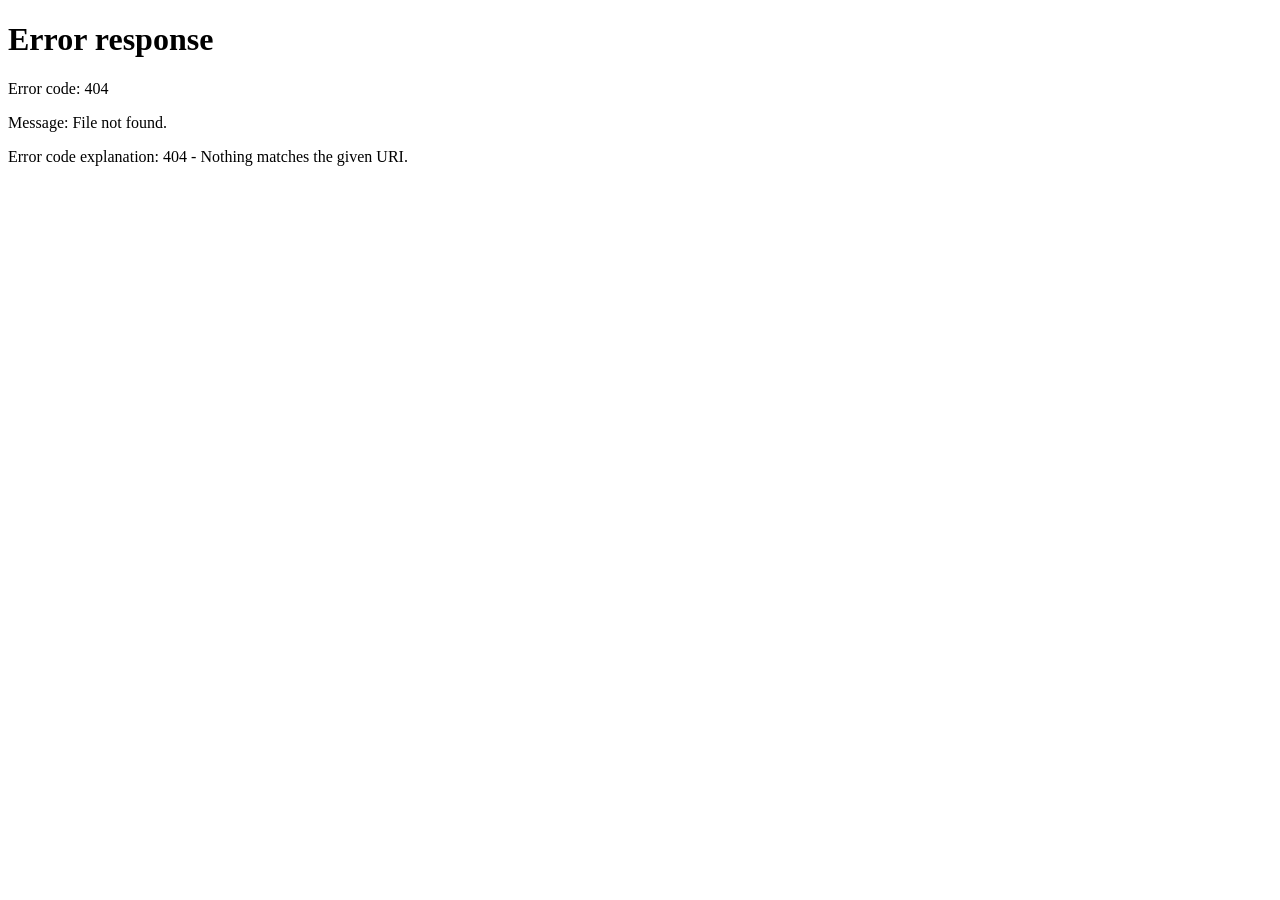
==== FinalYearProject/src/main/resources/templates/index.html @ d3eba099 "incomplet" ====
<!DOCTYPE html>
<html lang="en">
<head>
    <meta charset="UTF-8" />
    <title>Redirecting...</title>
    <script>
        // Redirect immediately
        window.location.href = "/login";
    </script>
</head>
<body>
<p>Redirecting to login...</p>
</body>
</html>
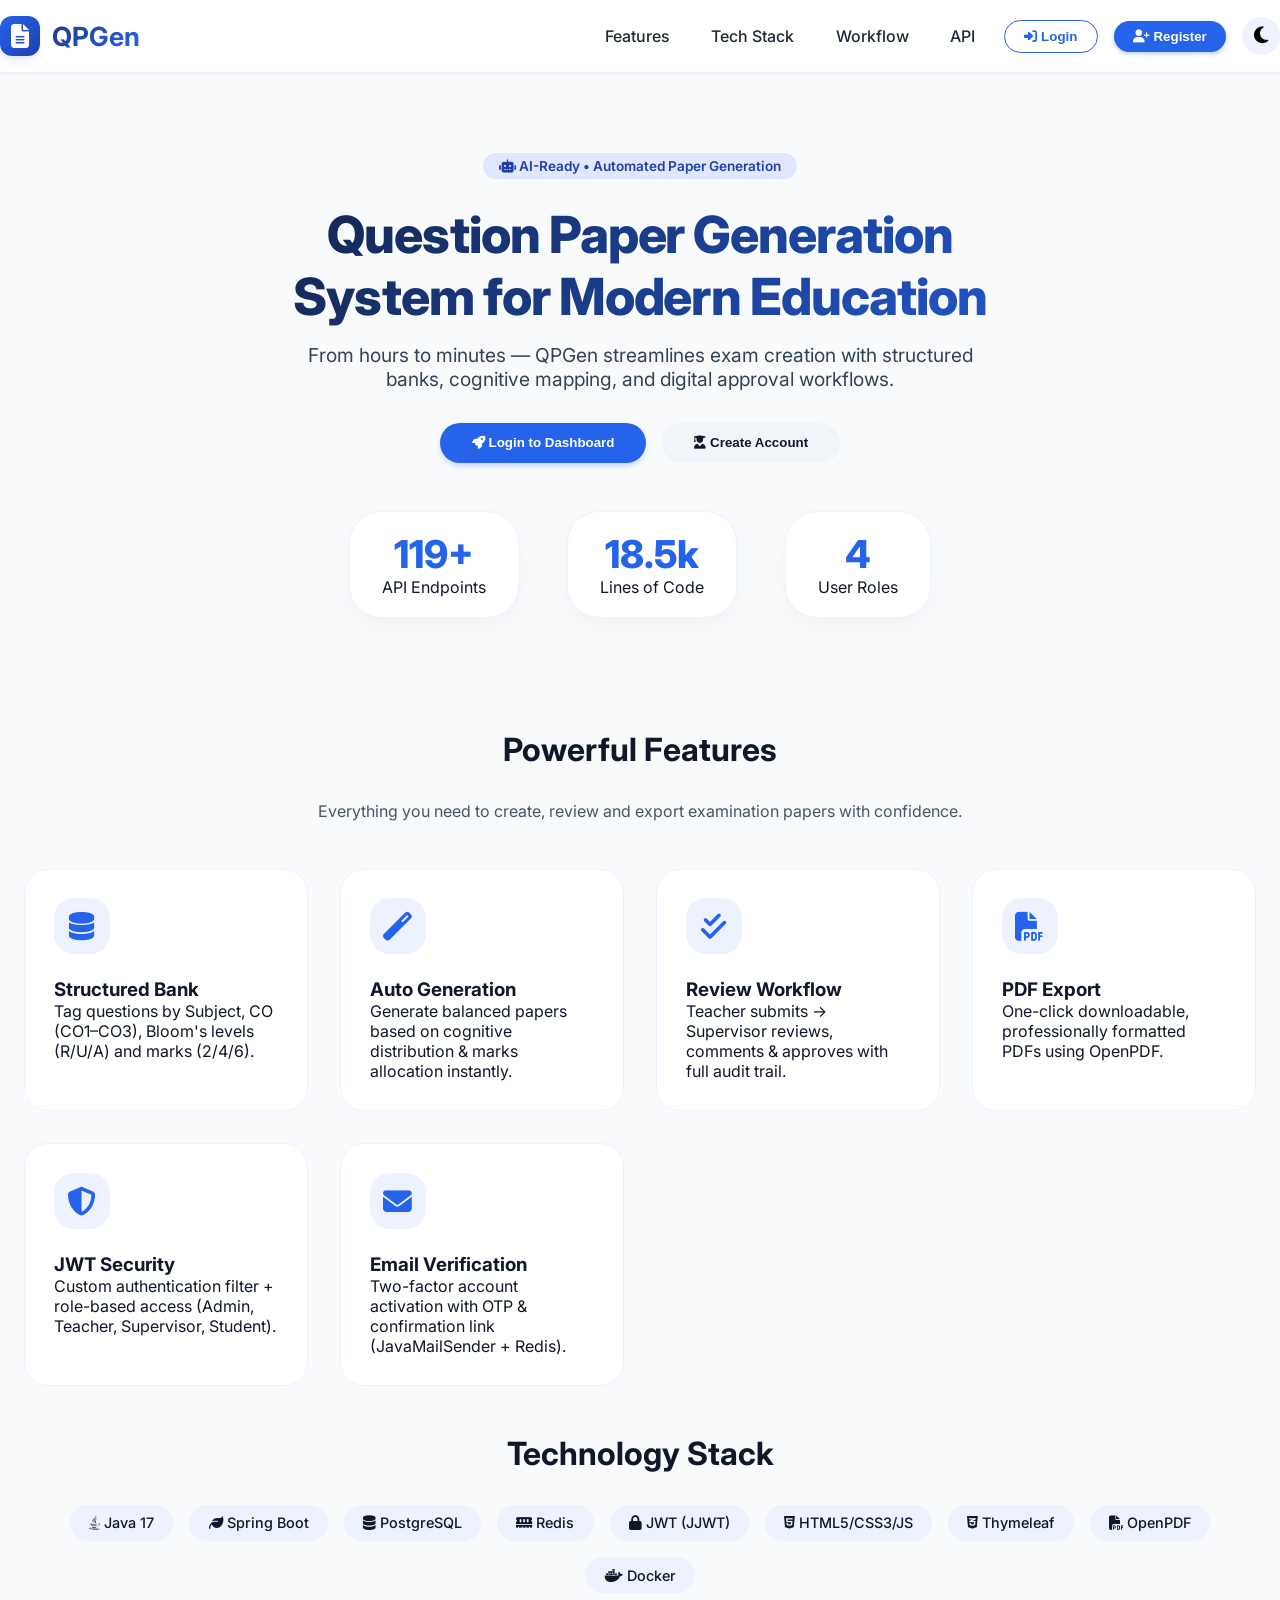
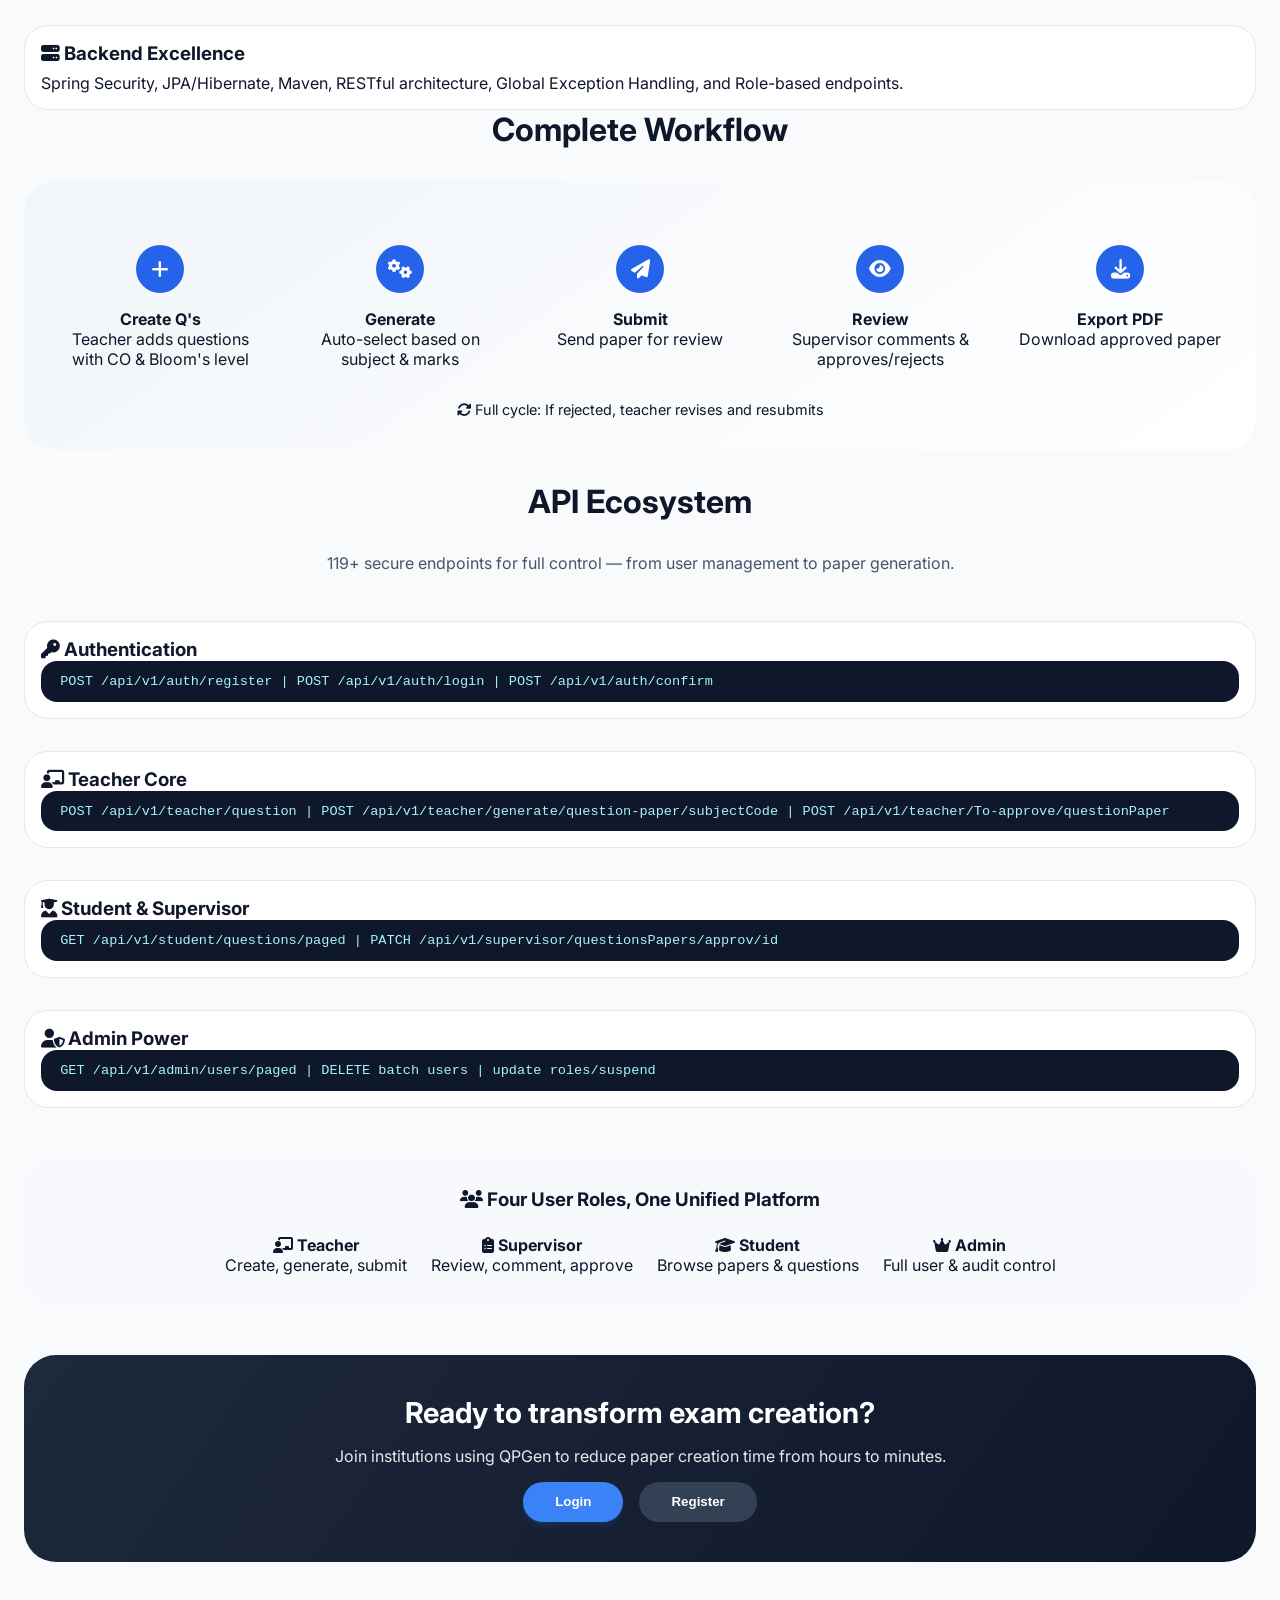
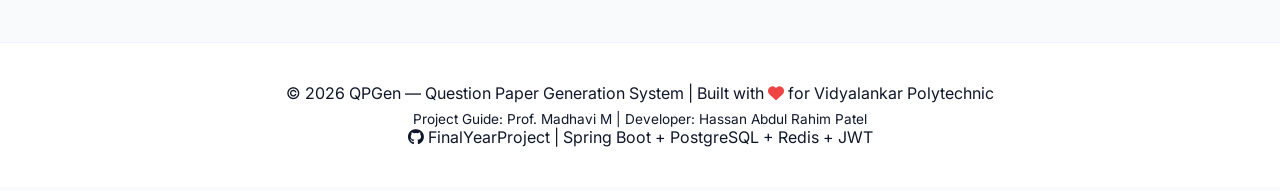
==== commit 660a46e6: "added a home page and butyfied teacher dashbord" ====
--- a/FinalYearProject/src/main/resources/templates/index.html
+++ b/FinalYearProject/src/main/resources/templates/index.html
@@ -1,14 +1,611 @@
 <!DOCTYPE html>
-<html lang="en">
+<html lang="en" xmlns:th="http://www.thymeleaf.org">
 <head>
-    <meta charset="UTF-8" />
-    <title>Redirecting...</title>
-    <script>
-        // Redirect immediately
-        window.location.href = "/login";
-    </script>
+    <meta charset="UTF-8">
+    <meta name="viewport" content="width=device-width, initial-scale=1.0">
+    <title>QPGen | Smart Question Paper Generation System</title>
+    <!-- Font Awesome 6 -->
+    <link rel="stylesheet" href="https://cdnjs.cloudflare.com/ajax/libs/font-awesome/6.4.0/css/all.min.css">
+    <!-- Google Fonts -->
+    <link href="https://fonts.googleapis.com/css2?family=Inter:opsz,wght@14..32,300;14..32,400;14..32,500;14..32,600;14..32,700;14..32,800&family=Poppins:wght@500;600;700&display=swap" rel="stylesheet">
+    <style>
+        * {
+            margin: 0;
+            padding: 0;
+            box-sizing: border-box;
+        }
+
+        body {
+            font-family: 'Inter', sans-serif;
+            background: #f8fafc;
+            color: #0f172a;
+            scroll-behavior: smooth;
+            overflow-x: hidden;
+        }
+
+        /* dark mode */
+        body.dark {
+            background: #0b1120;
+            color: #e2e8f0;
+        }
+
+        body.dark .card,
+        body.dark .feature-card,
+        body.dark .stat-card,
+        body.dark .endpoint-section,
+        body.dark .footer,
+        body.dark .navbar,
+        body.dark .workflow {
+            background-color: #111827;
+            border-color: #1e293b;
+        }
+
+        body.dark .hero-badge {
+            background: #1e293b;
+            color: #93c5fd;
+        }
+
+        body.dark .tech-badge {
+            background: #1e293b;
+        }
+
+        body.dark .btn-secondary {
+            background: #1e293b;
+            color: #e2e8f0;
+        }
+
+        ::-webkit-scrollbar {
+            width: 8px;
+        }
+
+        ::-webkit-scrollbar-track {
+            background: #e2e8f0;
+        }
+
+        ::-webkit-scrollbar-thumb {
+            background: #3b82f6;
+            border-radius: 10px;
+        }
+
+        .container {
+            max-width: 1280px;
+            margin: 0 auto;
+            padding: 0 24px;
+        }
+
+        /* navbar */
+        .navbar {
+            background: white;
+            backdrop-filter: blur(8px);
+            box-shadow: 0 1px 3px rgba(0,0,0,0.05);
+            position: sticky;
+            top: 0;
+            z-index: 100;
+            border-bottom: 1px solid #eef2ff;
+        }
+        body.dark .navbar {
+            background: #0f172ad9;
+            backdrop-filter: blur(12px);
+            border-bottom-color: #1e293b;
+        }
+        .nav-flex {
+            display: flex;
+            justify-content: space-between;
+            align-items: center;
+            padding: 1rem 0;
+        }
+        .logo {
+            display: flex;
+            align-items: center;
+            gap: 12px;
+        }
+        .logo-icon {
+            background: linear-gradient(135deg, #2563eb, #1e40af);
+            width: 40px;
+            height: 40px;
+            border-radius: 12px;
+            display: flex;
+            align-items: center;
+            justify-content: center;
+            font-size: 1.5rem;
+            color: white;
+            box-shadow: 0 6px 12px -6px rgba(37,99,235,0.3);
+        }
+        .logo h1 {
+            font-size: 1.65rem;
+            font-weight: 700;
+            background: linear-gradient(135deg, #1e3a8a, #2563eb);
+            -webkit-background-clip: text;
+            background-clip: text;
+            color: transparent;
+        }
+        body.dark .logo h1 {
+            background: linear-gradient(135deg, #60a5fa, #3b82f6);
+            -webkit-background-clip: text;
+        }
+        .nav-links {
+            display: flex;
+            gap: 1rem;
+            align-items: center;
+            flex-wrap: wrap;
+        }
+        .nav-links a {
+            text-decoration: none;
+            font-weight: 500;
+            color: #1e293b;
+            transition: 0.2s;
+            padding: 0.4rem 0.8rem;
+        }
+        body.dark .nav-links a {
+            color: #cbd5e1;
+        }
+        .nav-links a:hover {
+            color: #2563eb;
+        }
+        .btn-login {
+            background: transparent;
+            border: 1px solid #2563eb;
+            padding: 0.5rem 1.2rem;
+            border-radius: 40px;
+            font-weight: 600;
+            color: #2563eb;
+            transition: 0.2s;
+            cursor: pointer;
+        }
+        .btn-login:hover {
+            background: #2563eb10;
+        }
+        .btn-register {
+            background: #2563eb;
+            border: none;
+            padding: 0.5rem 1.2rem;
+            border-radius: 40px;
+            font-weight: 600;
+            color: white;
+            transition: 0.2s;
+            cursor: pointer;
+            box-shadow: 0 2px 5px rgba(37,99,235,0.3);
+        }
+        .btn-register:hover {
+            background: #1d4ed8;
+            transform: translateY(-1px);
+        }
+        .theme-toggle-btn {
+            background: #eef2ff;
+            border: none;
+            width: 38px;
+            height: 38px;
+            border-radius: 50%;
+            cursor: pointer;
+            font-size: 1.2rem;
+            display: flex;
+            align-items: center;
+            justify-content: center;
+            transition: 0.2s;
+        }
+        body.dark .theme-toggle-btn {
+            background: #1e293b;
+            color: #facc15;
+        }
+
+        /* hero */
+        .hero {
+            padding: 5rem 0 4rem;
+            text-align: center;
+        }
+        .hero-badge {
+            display: inline-block;
+            background: #e0e7ff;
+            padding: 0.3rem 1rem;
+            border-radius: 40px;
+            font-size: 0.85rem;
+            font-weight: 600;
+            color: #1e40af;
+            margin-bottom: 1.5rem;
+        }
+        .hero h1 {
+            font-size: 3.2rem;
+            font-weight: 800;
+            letter-spacing: -0.02em;
+            background: linear-gradient(135deg, #0f172a, #2563eb);
+            -webkit-background-clip: text;
+            background-clip: text;
+            color: transparent;
+            margin-bottom: 1rem;
+        }
+        body.dark .hero h1 {
+            background: linear-gradient(135deg, #e2e8f0, #60a5fa);
+        }
+        .hero p {
+            font-size: 1.2rem;
+            max-width: 700px;
+            margin: 1rem auto;
+            color: #334155;
+        }
+        body.dark .hero p {
+            color: #cbd5e1;
+        }
+        .cta-group {
+            margin-top: 2rem;
+            display: flex;
+            gap: 1rem;
+            justify-content: center;
+            flex-wrap: wrap;
+        }
+        .btn-primary {
+            background: #2563eb;
+            color: white;
+            padding: 0.8rem 2rem;
+            border-radius: 40px;
+            font-weight: 600;
+            text-decoration: none;
+            transition: 0.2s;
+            box-shadow: 0 4px 6px -2px rgba(37,99,235,0.3);
+            display: inline-block;
+            cursor: pointer;
+            border: none;
+        }
+        .btn-primary:hover {
+            background: #1d4ed8;
+            transform: translateY(-2px);
+        }
+        .btn-secondary {
+            background: #f1f5f9;
+            color: #0f172a;
+            padding: 0.8rem 2rem;
+            border-radius: 40px;
+            font-weight: 600;
+            text-decoration: none;
+            transition: 0.2s;
+            cursor: pointer;
+            border: none;
+        }
+
+        /* stats */
+        .stats-grid {
+            display: flex;
+            flex-wrap: wrap;
+            justify-content: center;
+            gap: 3rem;
+            margin: 3rem 0;
+        }
+        .stat-card {
+            background: white;
+            border-radius: 2rem;
+            padding: 1.2rem 2rem;
+            text-align: center;
+            box-shadow: 0 8px 20px rgba(0,0,0,0.03);
+            border: 1px solid #eef2ff;
+        }
+        .stat-number {
+            font-size: 2.4rem;
+            font-weight: 800;
+            color: #2563eb;
+        }
+
+        .section-title {
+            font-size: 2rem;
+            font-weight: 700;
+            margin-bottom: 2rem;
+            text-align: center;
+        }
+        .section-sub {
+            text-align: center;
+            color: #475569;
+            max-width: 680px;
+            margin: 0 auto 3rem auto;
+        }
+
+        /* feature cards - matching dashboard style */
+        .features-grid {
+            display: grid;
+            grid-template-columns: repeat(auto-fit, minmax(280px, 1fr));
+            gap: 2rem;
+            margin: 3rem 0;
+        }
+        .feature-card {
+            background: white;
+            border-radius: 1.5rem;
+            padding: 1.8rem;
+            border: 1px solid #eef2ff;
+            transition: all 0.2s;
+        }
+        .feature-card:hover {
+            transform: translateY(-6px);
+            box-shadow: 0 20px 30px -12px rgba(0,0,0,0.08);
+        }
+        .feature-icon {
+            background: #eef2ff;
+            width: 56px;
+            height: 56px;
+            border-radius: 20px;
+            display: flex;
+            align-items: center;
+            justify-content: center;
+            font-size: 1.8rem;
+            color: #2563eb;
+            margin-bottom: 1.5rem;
+        }
+
+        .tech-cloud {
+            display: flex;
+            flex-wrap: wrap;
+            justify-content: center;
+            gap: 1rem;
+            margin: 2rem 0;
+        }
+        .tech-badge {
+            background: #eef2ff;
+            padding: 0.6rem 1.2rem;
+            border-radius: 60px;
+            font-weight: 500;
+            font-size: 0.9rem;
+        }
+
+        .workflow {
+            background: linear-gradient(145deg, #f1f5f9, #ffffff);
+            border-radius: 2rem;
+            padding: 2rem;
+            margin: 2rem 0;
+        }
+        body.dark .workflow {
+            background: #0f172a;
+        }
+        .flow-steps {
+            display: flex;
+            flex-wrap: wrap;
+            justify-content: center;
+            gap: 2rem;
+            margin-top: 2rem;
+        }
+        .step {
+            text-align: center;
+            flex: 1;
+            min-width: 140px;
+        }
+        .step .circle {
+            background: #2563eb;
+            width: 48px;
+            height: 48px;
+            margin: 0 auto 1rem;
+            border-radius: 60px;
+            display: flex;
+            align-items: center;
+            justify-content: center;
+            color: white;
+            font-weight: bold;
+            font-size: 1.2rem;
+        }
+
+        .endpoint-section {
+            background: white;
+            border-radius: 1.5rem;
+            padding: 1rem;
+            border: 1px solid #e2e8f0;
+            margin-top: 2rem;
+        }
+        .endpoint-code {
+            background: #0f172a;
+            padding: 0.8rem 1.2rem;
+            border-radius: 1rem;
+            font-family: monospace;
+            font-size: 0.85rem;
+            color: #a5f3fc;
+            overflow-x: auto;
+        }
+
+        .footer {
+            background: white;
+            border-top: 1px solid #eef2ff;
+            margin-top: 5rem;
+            padding: 2.5rem 0;
+            text-align: center;
+        }
+        body.dark .footer {
+            background: #0f172a;
+        }
+
+        @media (max-width: 768px) {
+            .hero h1 { font-size: 2.2rem; }
+            .nav-links { gap: 0.5rem; }
+            .btn-login, .btn-register { padding: 0.4rem 1rem; font-size: 0.9rem; }
+            .stats-grid { gap: 1rem; }
+        }
+        button, .btn-primary, .btn-secondary, .theme-toggle-btn, .btn-login, .btn-register {
+            cursor: pointer;
+        }
+    </style>
 </head>
 <body>
-<p>Redirecting to login...</p>
+<nav class="navbar">
+    <div class="container nav-flex">
+        <div class="logo">
+            <div class="logo-icon"><i class="fas fa-file-alt"></i></div>
+            <h1>QPGen</h1>
+        </div>
+        <div class="nav-links">
+            <a href="#features">Features</a>
+            <a href="#tech">Tech Stack</a>
+            <a href="#workflow">Workflow</a>
+            <a href="#api">API</a>
+            <button class="btn-login" id="navLoginBtn"><i class="fas fa-sign-in-alt"></i> Login</button>
+            <button class="btn-register" id="navRegisterBtn"><i class="fas fa-user-plus"></i> Register</button>
+            <button class="theme-toggle-btn" id="darkModeToggle"><i class="fas fa-moon"></i></button>
+        </div>
+    </div>
+</nav>
+
+<main>
+    <div class="container">
+        <div class="hero">
+            <span class="hero-badge"><i class="fas fa-robot"></i> AI-Ready • Automated Paper Generation</span>
+            <h1>Question Paper Generation<br>System for Modern Education</h1>
+            <p>From hours to minutes — QPGen streamlines exam creation with structured banks, cognitive mapping, and digital approval workflows.</p>
+            <div class="cta-group">
+                <button class="btn-primary" id="heroLoginBtn"><i class="fas fa-rocket"></i> Login to Dashboard</button>
+                <button class="btn-secondary" id="heroRegisterBtn"><i class="fas fa-user-graduate"></i> Create Account</button>
+            </div>
+            <div class="stats-grid">
+                <div class="stat-card"><div class="stat-number">119+</div><div>API Endpoints</div></div>
+                <div class="stat-card"><div class="stat-number">18.5k</div><div>Lines of Code</div></div>
+                <div class="stat-card"><div class="stat-number">4</div><div>User Roles</div></div>
+            </div>
+        </div>
+
+        <div id="features">
+            <h2 class="section-title">Powerful Features</h2>
+            <div class="section-sub">Everything you need to create, review and export examination papers with confidence.</div>
+            <div class="features-grid">
+                <div class="feature-card"><div class="feature-icon"><i class="fas fa-database"></i></div><h3>Structured Bank</h3><p>Tag questions by Subject, CO (CO1–CO3), Bloom's levels (R/U/A) and marks (2/4/6).</p></div>
+                <div class="feature-card"><div class="feature-icon"><i class="fas fa-magic"></i></div><h3>Auto Generation</h3><p>Generate balanced papers based on cognitive distribution & marks allocation instantly.</p></div>
+                <div class="feature-card"><div class="feature-icon"><i class="fas fa-check-double"></i></div><h3>Review Workflow</h3><p>Teacher submits → Supervisor reviews, comments & approves with full audit trail.</p></div>
+                <div class="feature-card"><div class="feature-icon"><i class="fas fa-file-pdf"></i></div><h3>PDF Export</h3><p>One-click downloadable, professionally formatted PDFs using OpenPDF.</p></div>
+                <div class="feature-card"><div class="feature-icon"><i class="fas fa-shield-alt"></i></div><h3>JWT Security</h3><p>Custom authentication filter + role-based access (Admin, Teacher, Supervisor, Student).</p></div>
+                <div class="feature-card"><div class="feature-icon"><i class="fas fa-envelope"></i></div><h3>Email Verification</h3><p>Two-factor account activation with OTP & confirmation link (JavaMailSender + Redis).</p></div>
+            </div>
+        </div>
+
+        <div id="tech">
+            <h2 class="section-title">Technology Stack</h2>
+            <div class="tech-cloud">
+                <span class="tech-badge"><i class="fab fa-java"></i> Java 17</span>
+                <span class="tech-badge"><i class="fas fa-leaf"></i> Spring Boot</span>
+                <span class="tech-badge"><i class="fas fa-database"></i> PostgreSQL</span>
+                <span class="tech-badge"><i class="fas fa-memory"></i> Redis</span>
+                <span class="tech-badge"><i class="fas fa-lock"></i> JWT (JJWT)</span>
+                <span class="tech-badge"><i class="fab fa-html5"></i> HTML5/CSS3/JS</span>
+                <span class="tech-badge"><i class="fab fa-css3-alt"></i> Thymeleaf</span>
+                <span class="tech-badge"><i class="fas fa-file-pdf"></i> OpenPDF</span>
+                <span class="tech-badge"><i class="fab fa-docker"></i> Docker</span>
+            </div>
+            <div class="endpoint-section">
+                <h3 style="margin-bottom: 0.5rem;"><i class="fas fa-server"></i> Backend Excellence</h3>
+                <p>Spring Security, JPA/Hibernate, Maven, RESTful architecture, Global Exception Handling, and Role-based endpoints.</p>
+            </div>
+        </div>
+
+        <div id="workflow">
+            <h2 class="section-title">Complete Workflow</h2>
+            <div class="workflow">
+                <div class="flow-steps">
+                    <div class="step"><div class="circle"><i class="fas fa-plus"></i></div><h4>Create Q's</h4><p>Teacher adds questions with CO & Bloom's level</p></div>
+                    <div class="step"><div class="circle"><i class="fas fa-cogs"></i></div><h4>Generate</h4><p>Auto-select based on subject & marks</p></div>
+                    <div class="step"><div class="circle"><i class="fas fa-paper-plane"></i></div><h4>Submit</h4><p>Send paper for review</p></div>
+                    <div class="step"><div class="circle"><i class="fas fa-eye"></i></div><h4>Review</h4><p>Supervisor comments & approves/rejects</p></div>
+                    <div class="step"><div class="circle"><i class="fas fa-download"></i></div><h4>Export PDF</h4><p>Download approved paper</p></div>
+                </div>
+                <div style="text-align: center; margin-top: 2rem; font-size: 0.9rem;"><i class="fas fa-sync-alt"></i> Full cycle: If rejected, teacher revises and resubmits</div>
+            </div>
+        </div>
+
+        <div id="api">
+            <h2 class="section-title">API Ecosystem</h2>
+            <div class="section-sub">119+ secure endpoints for full control — from user management to paper generation.</div>
+            <div class="endpoint-section">
+                <h3><i class="fas fa-key"></i> Authentication</h3>
+                <div class="endpoint-code">POST /api/v1/auth/register | POST /api/v1/auth/login | POST /api/v1/auth/confirm</div>
+            </div>
+            <div class="endpoint-section">
+                <h3><i class="fas fa-chalkboard-teacher"></i> Teacher Core</h3>
+                <div class="endpoint-code">POST /api/v1/teacher/question | POST /api/v1/teacher/generate/question-paper/subjectCode | POST /api/v1/teacher/To-approve/questionPaper</div>
+            </div>
+            <div class="endpoint-section">
+                <h3><i class="fas fa-user-graduate"></i> Student & Supervisor</h3>
+                <div class="endpoint-code">GET /api/v1/student/questions/paged | PATCH /api/v1/supervisor/questionsPapers/approv/id</div>
+            </div>
+            <div class="endpoint-section">
+                <h3><i class="fas fa-user-shield"></i> Admin Power</h3>
+                <div class="endpoint-code">GET /api/v1/admin/users/paged | DELETE batch users | update roles/suspend</div>
+            </div>
+        </div>
+
+        <div style="margin: 3rem 0; background: #eef2ff30; border-radius: 2rem; padding: 2rem; text-align: center;">
+            <h3><i class="fas fa-users"></i> Four User Roles, One Unified Platform</h3>
+            <div style="display: flex; flex-wrap: wrap; justify-content: center; gap: 1.5rem; margin-top: 1.5rem;">
+                <div><i class="fas fa-chalkboard-user"></i> <strong>Teacher</strong><br>Create, generate, submit</div>
+                <div><i class="fas fa-clipboard-list"></i> <strong>Supervisor</strong><br>Review, comment, approve</div>
+                <div><i class="fas fa-graduation-cap"></i> <strong>Student</strong><br>Browse papers & questions</div>
+                <div><i class="fas fa-crown"></i> <strong>Admin</strong><br>Full user & audit control</div>
+            </div>
+        </div>
+
+        <div style="text-align: center; margin: 3rem 0;">
+            <div style="background: linear-gradient(125deg, #1e293b, #0f172a); padding: 2.5rem; border-radius: 2rem; color: white;">
+                <h3 style="color: white; font-size: 1.8rem;">Ready to transform exam creation?</h3>
+                <p style="margin: 1rem 0; opacity: 0.9;">Join institutions using QPGen to reduce paper creation time from hours to minutes.</p>
+                <div style="display: flex; gap: 1rem; justify-content: center; flex-wrap: wrap;">
+                    <button class="btn-primary" id="footerLoginBtn" style="background: #3b82f6;">Login</button>
+                    <button class="btn-secondary" id="footerRegisterBtn" style="background: #334155; color: white;">Register</button>
+                </div>
+            </div>
+        </div>
+    </div>
+</main>
+
+<footer class="footer">
+    <div class="container">
+        <p>© 2026 QPGen — Question Paper Generation System | Built with <i class="fas fa-heart" style="color: #ef4444;"></i> for Vidyalankar Polytechnic</p>
+        <p style="margin-top: 0.5rem; font-size: 0.85rem;">Project Guide: Prof. Madhavi M | Developer: Hassan Abdul Rahim Patel</p>
+        <p><i class="fab fa-github"></i> FinalYearProject | Spring Boot + PostgreSQL + Redis + JWT</p>
+    </div>
+</footer>
+
+<script th:src="@{/js/api.js}"></script>
+<script>
+    // Dark mode toggle
+    const darkToggle = document.getElementById('darkModeToggle');
+    const body = document.body;
+    if (localStorage.getItem('qpgen-theme') === 'dark') {
+        body.classList.add('dark');
+        darkToggle.innerHTML = '<i class="fas fa-sun"></i>';
+    }
+    darkToggle.addEventListener('click', () => {
+        body.classList.toggle('dark');
+        const isDark = body.classList.contains('dark');
+        localStorage.setItem('qpgen-theme', isDark ? 'dark' : 'light');
+        darkToggle.innerHTML = isDark ? '<i class="fas fa-sun"></i>' : '<i class="fas fa-moon"></i>';
+    });
+
+    // Redirect to login/register pages (these will use your existing api.js)
+    const LOGIN_URL = '/login';
+    const REGISTER_URL = '/register';
+
+    const loginBtns = ['navLoginBtn', 'heroLoginBtn', 'footerLoginBtn'];
+    const registerBtns = ['navRegisterBtn', 'heroRegisterBtn', 'footerRegisterBtn'];
+
+    loginBtns.forEach(id => {
+        const btn = document.getElementById(id);
+        if (btn) {
+            btn.addEventListener('click', (e) => {
+                e.preventDefault();
+                window.location.href = LOGIN_URL;
+            });
+        }
+    });
+
+    registerBtns.forEach(id => {
+        const btn = document.getElementById(id);
+        if (btn) {
+            btn.addEventListener('click', (e) => {
+                e.preventDefault();
+                window.location.href = REGISTER_URL;
+            });
+        }
+    });
+
+    // Smooth scroll for anchor links
+    document.querySelectorAll('.nav-links a[href^="#"]').forEach(anchor => {
+        anchor.addEventListener('click', function(e) {
+            const href = this.getAttribute('href');
+            if (href && href !== "#") {
+                const target = document.querySelector(href);
+                if (target) {
+                    e.preventDefault();
+                    target.scrollIntoView({ behavior: 'smooth' });
+                }
+            }
+        });
+    });
+</script>
 </body>
-</html>
+</html>
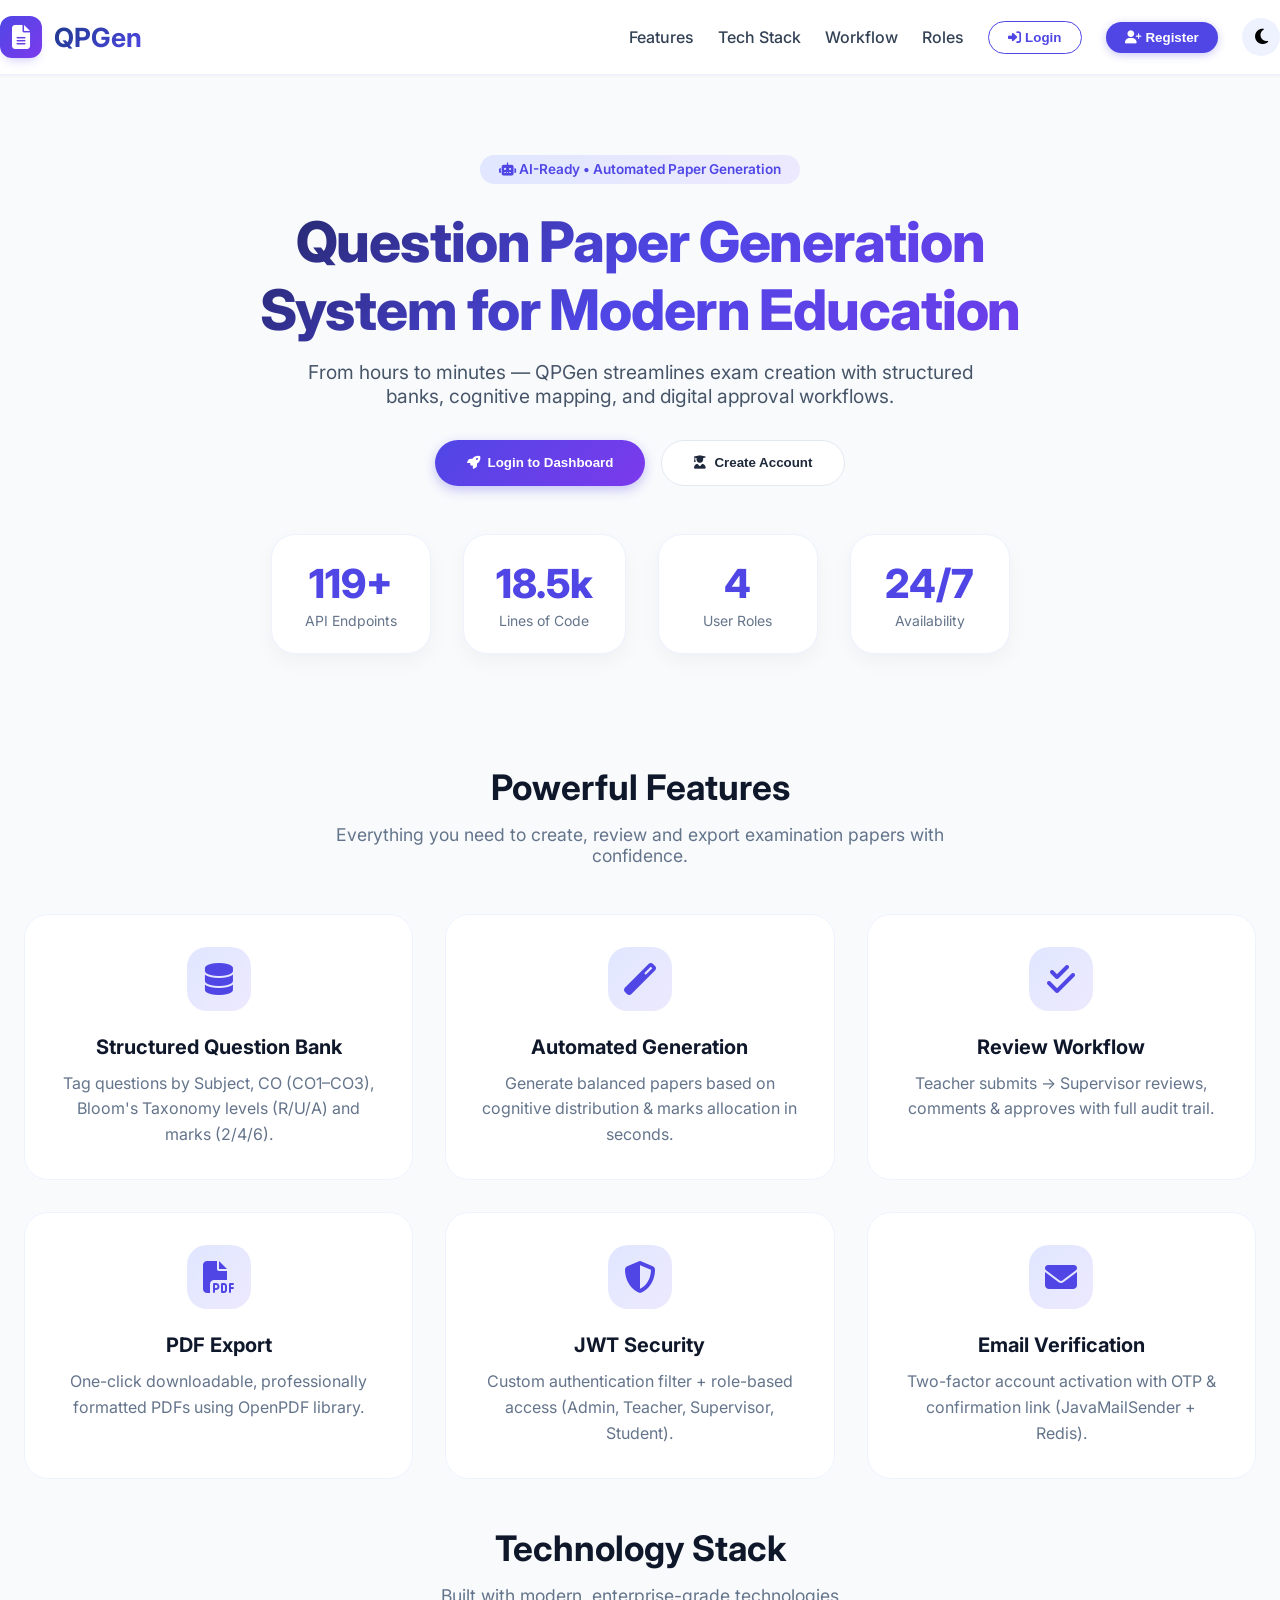
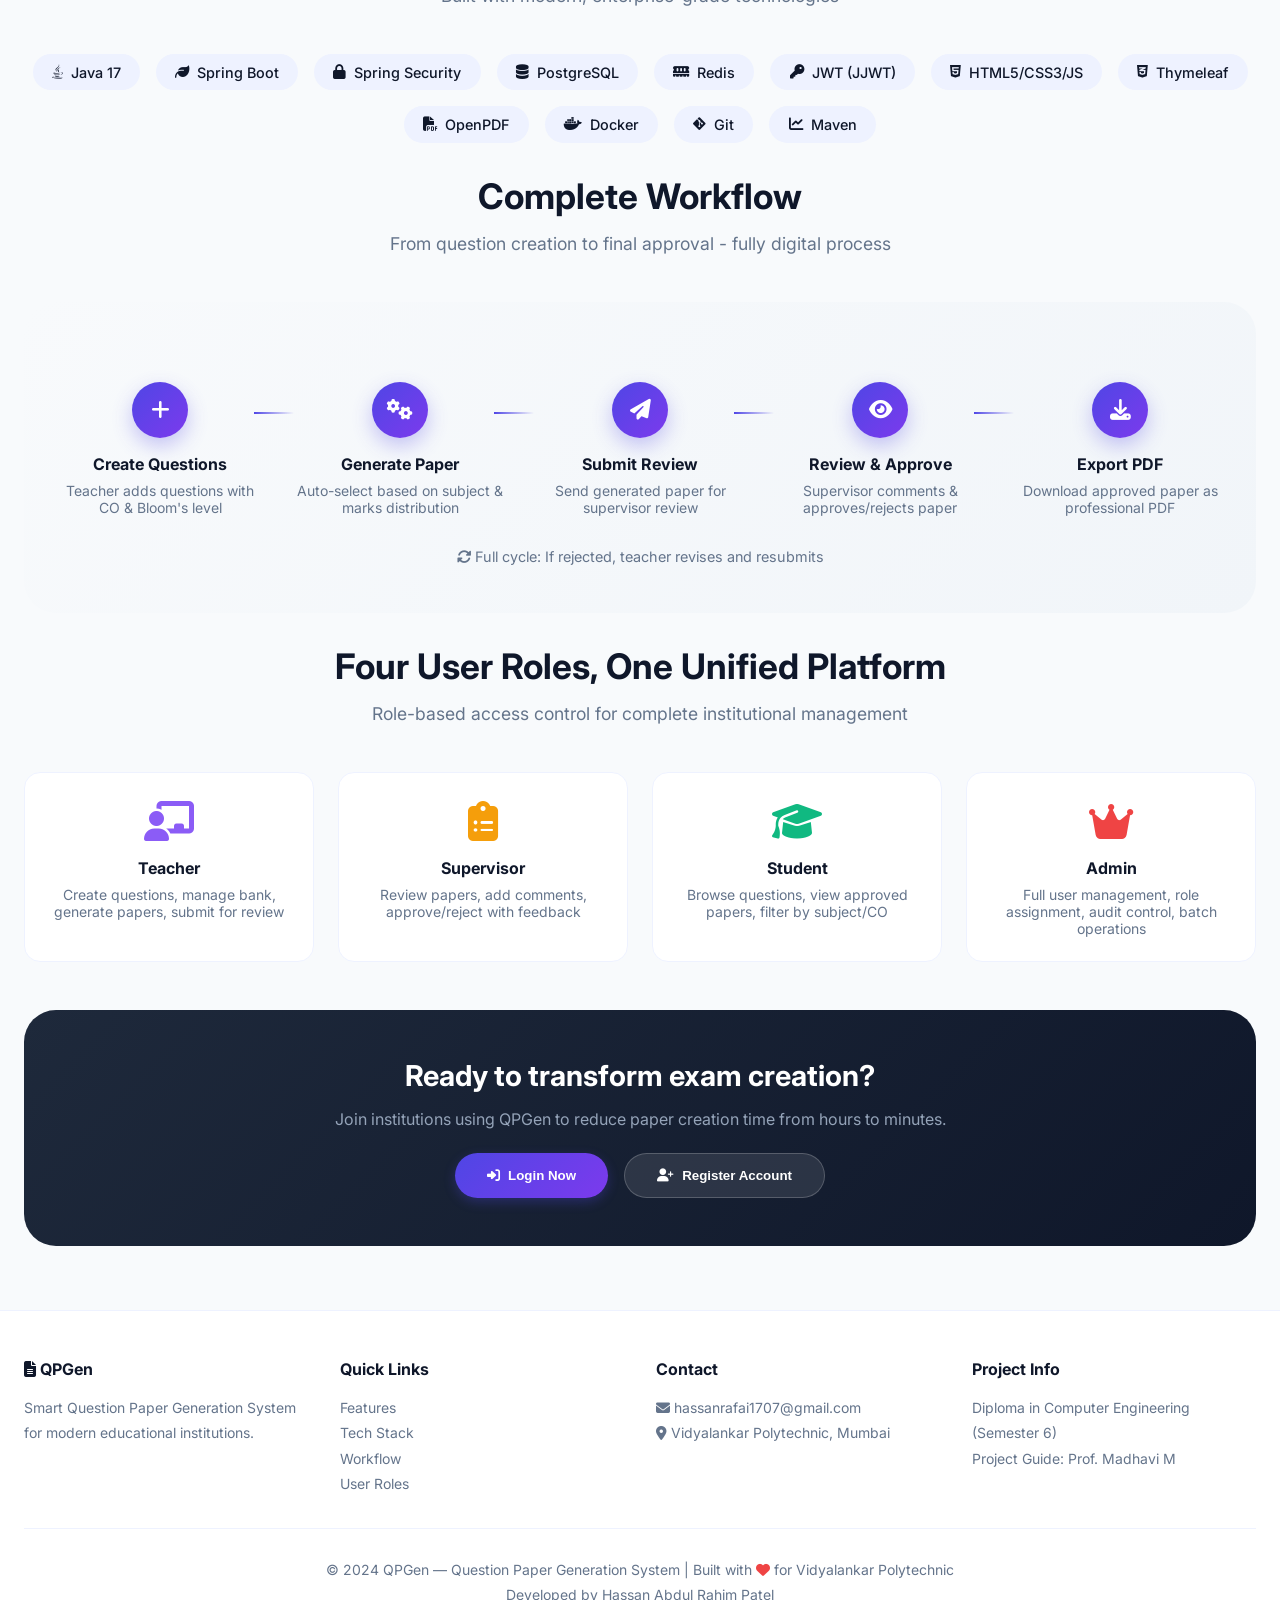
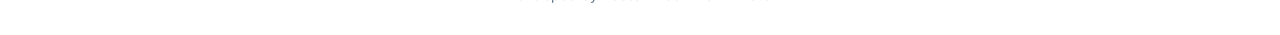
==== commit 0b273f7d: "update ui" ====
--- a/FinalYearProject/src/main/resources/templates/index.html
+++ b/FinalYearProject/src/main/resources/templates/index.html
@@ -4,10 +4,18 @@
     <meta charset="UTF-8">
     <meta name="viewport" content="width=device-width, initial-scale=1.0">
     <title>QPGen | Smart Question Paper Generation System</title>
+    <meta name="description" content="Automated question paper generation system with role-based access, CO mapping, and digital approval workflows.">
+    <meta name="author" content="Hassan Abdul Rahim Patel">
+
     <!-- Font Awesome 6 -->
     <link rel="stylesheet" href="https://cdnjs.cloudflare.com/ajax/libs/font-awesome/6.4.0/css/all.min.css">
+
     <!-- Google Fonts -->
-    <link href="https://fonts.googleapis.com/css2?family=Inter:opsz,wght@14..32,300;14..32,400;14..32,500;14..32,600;14..32,700;14..32,800&family=Poppins:wght@500;600;700&display=swap" rel="stylesheet">
+    <link href="https://fonts.googleapis.com/css2?family=Inter:opsz,wght@14..32,300;14..32,400;14..32,500;14..32,600;14..32,700;14..32,800&display=swap" rel="stylesheet">
+
+    <!-- AOS Animation Library -->
+    <link href="https://unpkg.com/aos@2.3.1/dist/aos.css" rel="stylesheet">
+
     <style>
         * {
             margin: 0;
@@ -23,20 +31,20 @@
             overflow-x: hidden;
         }
 
-        /* dark mode */
+        /* Dark Mode */
         body.dark {
             background: #0b1120;
             color: #e2e8f0;
         }
 
+        body.dark .navbar,
+        body.dark .footer,
         body.dark .card,
         body.dark .feature-card,
         body.dark .stat-card,
-        body.dark .endpoint-section,
-        body.dark .footer,
-        body.dark .navbar,
-        body.dark .workflow {
-            background-color: #111827;
+        body.dark .workflow-card,
+        body.dark .role-card {
+            background: #111827;
             border-color: #1e293b;
         }
 
@@ -47,15 +55,22 @@
 
         body.dark .tech-badge {
             background: #1e293b;
-        }
-
-        body.dark .btn-secondary {
+            color: #cbd5e1;
+        }
+
+        body.dark .btn-outline {
+            border-color: #334155;
+            color: #cbd5e1;
+        }
+
+        body.dark .btn-outline:hover {
             background: #1e293b;
-            color: #e2e8f0;
-        }
-
+            border-color: #4f46e5;
+        }
+
+        /* Custom Scrollbar */
         ::-webkit-scrollbar {
-            width: 8px;
+            width: 10px;
         }
 
         ::-webkit-scrollbar-track {
@@ -63,100 +78,124 @@
         }
 
         ::-webkit-scrollbar-thumb {
-            background: #3b82f6;
+            background: #4f46e5;
             border-radius: 10px;
         }
 
+        ::-webkit-scrollbar-thumb:hover {
+            background: #4338ca;
+        }
+
+        body.dark ::-webkit-scrollbar-track {
+            background: #1e293b;
+        }
+
+        /* Container */
         .container {
             max-width: 1280px;
             margin: 0 auto;
             padding: 0 24px;
         }
 
-        /* navbar */
+        /* Navigation */
         .navbar {
-            background: white;
-            backdrop-filter: blur(8px);
-            box-shadow: 0 1px 3px rgba(0,0,0,0.05);
+            background: rgba(255, 255, 255, 0.95);
+            backdrop-filter: blur(10px);
+            box-shadow: 0 1px 3px rgba(0, 0, 0, 0.05);
             position: sticky;
             top: 0;
-            z-index: 100;
+            z-index: 1000;
             border-bottom: 1px solid #eef2ff;
-        }
+            transition: all 0.3s ease;
+        }
+
         body.dark .navbar {
-            background: #0f172ad9;
-            backdrop-filter: blur(12px);
+            background: rgba(15, 23, 42, 0.95);
             border-bottom-color: #1e293b;
         }
+
         .nav-flex {
             display: flex;
             justify-content: space-between;
             align-items: center;
             padding: 1rem 0;
         }
+
         .logo {
             display: flex;
             align-items: center;
             gap: 12px;
         }
+
         .logo-icon {
-            background: linear-gradient(135deg, #2563eb, #1e40af);
-            width: 40px;
-            height: 40px;
+            background: linear-gradient(135deg, #4f46e5, #7c3aed);
+            width: 42px;
+            height: 42px;
             border-radius: 12px;
             display: flex;
             align-items: center;
             justify-content: center;
             font-size: 1.5rem;
             color: white;
-            box-shadow: 0 6px 12px -6px rgba(37,99,235,0.3);
-        }
+            box-shadow: 0 6px 12px -6px rgba(79, 70, 229, 0.4);
+        }
+
         .logo h1 {
             font-size: 1.65rem;
             font-weight: 700;
-            background: linear-gradient(135deg, #1e3a8a, #2563eb);
+            background: linear-gradient(135deg, #1e3a8a, #4f46e5);
             -webkit-background-clip: text;
             background-clip: text;
             color: transparent;
         }
+
         body.dark .logo h1 {
-            background: linear-gradient(135deg, #60a5fa, #3b82f6);
+            background: linear-gradient(135deg, #60a5fa, #a78bfa);
             -webkit-background-clip: text;
-        }
+            background-clip: text;
+        }
+
         .nav-links {
             display: flex;
-            gap: 1rem;
+            gap: 1.5rem;
             align-items: center;
             flex-wrap: wrap;
         }
+
         .nav-links a {
             text-decoration: none;
             font-weight: 500;
-            color: #1e293b;
+            color: #334155;
             transition: 0.2s;
-            padding: 0.4rem 0.8rem;
-        }
+        }
+
         body.dark .nav-links a {
             color: #cbd5e1;
         }
+
         .nav-links a:hover {
-            color: #2563eb;
-        }
+            color: #4f46e5;
+        }
+
         .btn-login {
             background: transparent;
-            border: 1px solid #2563eb;
+            border: 1.5px solid #4f46e5;
             padding: 0.5rem 1.2rem;
             border-radius: 40px;
             font-weight: 600;
-            color: #2563eb;
+            color: #4f46e5;
             transition: 0.2s;
             cursor: pointer;
         }
+
         .btn-login:hover {
-            background: #2563eb10;
-        }
+            background: #4f46e5;
+            color: white;
+            transform: translateY(-1px);
+        }
+
         .btn-register {
-            background: #2563eb;
+            background: #4f46e5;
             border: none;
             padding: 0.5rem 1.2rem;
             border-radius: 40px;
@@ -164,12 +203,15 @@
             color: white;
             transition: 0.2s;
             cursor: pointer;
-            box-shadow: 0 2px 5px rgba(37,99,235,0.3);
-        }
+            box-shadow: 0 2px 8px rgba(79, 70, 229, 0.3);
+        }
+
         .btn-register:hover {
-            background: #1d4ed8;
+            background: #4338ca;
             transform: translateY(-1px);
-        }
+            box-shadow: 0 4px 12px rgba(79, 70, 229, 0.4);
+        }
+
         .theme-toggle-btn {
             background: #eef2ff;
             border: none;
@@ -177,156 +219,242 @@
             height: 38px;
             border-radius: 50%;
             cursor: pointer;
-            font-size: 1.2rem;
+            font-size: 1.1rem;
             display: flex;
             align-items: center;
             justify-content: center;
             transition: 0.2s;
         }
+
         body.dark .theme-toggle-btn {
             background: #1e293b;
             color: #facc15;
         }
 
-        /* hero */
+        .theme-toggle-btn:hover {
+            transform: rotate(15deg);
+        }
+
+        /* Mobile Menu Button */
+        .mobile-menu-btn {
+            display: none;
+            background: none;
+            border: none;
+            font-size: 1.5rem;
+            cursor: pointer;
+            color: #334155;
+        }
+
+        body.dark .mobile-menu-btn {
+            color: #cbd5e1;
+        }
+
+        /* Hero Section */
         .hero {
             padding: 5rem 0 4rem;
             text-align: center;
         }
+
         .hero-badge {
             display: inline-block;
-            background: #e0e7ff;
-            padding: 0.3rem 1rem;
+            background: linear-gradient(135deg, #e0e7ff, #ede9fe);
+            padding: 0.4rem 1.2rem;
             border-radius: 40px;
             font-size: 0.85rem;
             font-weight: 600;
-            color: #1e40af;
+            color: #4f46e5;
             margin-bottom: 1.5rem;
-        }
+            animation: fadeInUp 0.6s ease;
+        }
+
         .hero h1 {
-            font-size: 3.2rem;
+            font-size: 3.5rem;
             font-weight: 800;
             letter-spacing: -0.02em;
-            background: linear-gradient(135deg, #0f172a, #2563eb);
+            background: linear-gradient(135deg, #0f172a, #4f46e5, #7c3aed);
             -webkit-background-clip: text;
             background-clip: text;
             color: transparent;
             margin-bottom: 1rem;
-        }
+            animation: fadeInUp 0.6s ease 0.1s both;
+        }
+
         body.dark .hero h1 {
-            background: linear-gradient(135deg, #e2e8f0, #60a5fa);
-        }
+            background: linear-gradient(135deg, #e2e8f0, #a78bfa, #c4b5fd);
+            -webkit-background-clip: text;
+            background-clip: text;
+        }
+
         .hero p {
             font-size: 1.2rem;
             max-width: 700px;
             margin: 1rem auto;
-            color: #334155;
-        }
+            color: #475569;
+            animation: fadeInUp 0.6s ease 0.2s both;
+        }
+
         body.dark .hero p {
-            color: #cbd5e1;
-        }
+            color: #94a3b8;
+        }
+
         .cta-group {
             margin-top: 2rem;
             display: flex;
             gap: 1rem;
             justify-content: center;
             flex-wrap: wrap;
-        }
+            animation: fadeInUp 0.6s ease 0.3s both;
+        }
+
         .btn-primary {
-            background: #2563eb;
+            background: linear-gradient(135deg, #4f46e5, #7c3aed);
             color: white;
-            padding: 0.8rem 2rem;
+            padding: 0.9rem 2rem;
             border-radius: 40px;
             font-weight: 600;
             text-decoration: none;
-            transition: 0.2s;
-            box-shadow: 0 4px 6px -2px rgba(37,99,235,0.3);
-            display: inline-block;
+            transition: all 0.3s;
+            box-shadow: 0 4px 12px rgba(79, 70, 229, 0.3);
+            display: inline-flex;
+            align-items: center;
+            gap: 0.5rem;
+            border: none;
             cursor: pointer;
-            border: none;
-        }
+        }
+
         .btn-primary:hover {
-            background: #1d4ed8;
             transform: translateY(-2px);
-        }
+            box-shadow: 0 8px 20px rgba(79, 70, 229, 0.4);
+        }
+
         .btn-secondary {
-            background: #f1f5f9;
-            color: #0f172a;
-            padding: 0.8rem 2rem;
+            background: white;
+            color: #1e293b;
+            padding: 0.9rem 2rem;
             border-radius: 40px;
             font-weight: 600;
             text-decoration: none;
-            transition: 0.2s;
+            transition: all 0.3s;
+            border: 1px solid #e2e8f0;
+            display: inline-flex;
+            align-items: center;
+            gap: 0.5rem;
             cursor: pointer;
-            border: none;
-        }
-
-        /* stats */
+        }
+
+        body.dark .btn-secondary {
+            background: #1e293b;
+            color: #e2e8f0;
+            border-color: #334155;
+        }
+
+        .btn-secondary:hover {
+            transform: translateY(-2px);
+            box-shadow: 0 4px 12px rgba(0, 0, 0, 0.1);
+        }
+
+        /* Stats Section */
         .stats-grid {
             display: flex;
             flex-wrap: wrap;
             justify-content: center;
-            gap: 3rem;
+            gap: 2rem;
             margin: 3rem 0;
         }
+
         .stat-card {
             background: white;
-            border-radius: 2rem;
-            padding: 1.2rem 2rem;
+            border-radius: 1.5rem;
+            padding: 1.5rem 2rem;
             text-align: center;
-            box-shadow: 0 8px 20px rgba(0,0,0,0.03);
+            box-shadow: 0 8px 20px rgba(0, 0, 0, 0.04);
             border: 1px solid #eef2ff;
-        }
+            min-width: 160px;
+            transition: transform 0.3s;
+        }
+
+        .stat-card:hover {
+            transform: translateY(-5px);
+        }
+
         .stat-number {
-            font-size: 2.4rem;
+            font-size: 2.5rem;
             font-weight: 800;
-            color: #2563eb;
-        }
-
+            color: #4f46e5;
+        }
+
+        .stat-label {
+            color: #64748b;
+            font-size: 0.875rem;
+            margin-top: 0.25rem;
+        }
+
+        /* Section Titles */
         .section-title {
-            font-size: 2rem;
+            font-size: 2.2rem;
             font-weight: 700;
-            margin-bottom: 2rem;
+            margin-bottom: 1rem;
             text-align: center;
         }
+
         .section-sub {
             text-align: center;
-            color: #475569;
+            color: #64748b;
             max-width: 680px;
             margin: 0 auto 3rem auto;
-        }
-
-        /* feature cards - matching dashboard style */
+            font-size: 1.1rem;
+        }
+
+        /* Features Grid */
         .features-grid {
             display: grid;
-            grid-template-columns: repeat(auto-fit, minmax(280px, 1fr));
+            grid-template-columns: repeat(auto-fit, minmax(300px, 1fr));
             gap: 2rem;
             margin: 3rem 0;
         }
+
         .feature-card {
             background: white;
             border-radius: 1.5rem;
-            padding: 1.8rem;
+            padding: 2rem;
             border: 1px solid #eef2ff;
-            transition: all 0.2s;
-        }
+            transition: all 0.3s;
+            text-align: center;
+        }
+
         .feature-card:hover {
-            transform: translateY(-6px);
-            box-shadow: 0 20px 30px -12px rgba(0,0,0,0.08);
-        }
+            transform: translateY(-8px);
+            box-shadow: 0 20px 30px -12px rgba(0, 0, 0, 0.1);
+        }
+
         .feature-icon {
-            background: #eef2ff;
-            width: 56px;
-            height: 56px;
+            background: linear-gradient(135deg, #e0e7ff, #ede9fe);
+            width: 64px;
+            height: 64px;
             border-radius: 20px;
             display: flex;
             align-items: center;
             justify-content: center;
-            font-size: 1.8rem;
-            color: #2563eb;
-            margin-bottom: 1.5rem;
-        }
-
+            font-size: 2rem;
+            color: #4f46e5;
+            margin: 0 auto 1.5rem;
+        }
+
+        .feature-card h3 {
+            font-size: 1.25rem;
+            margin-bottom: 0.75rem;
+        }
+
+        .feature-card p {
+            color: #64748b;
+            line-height: 1.6;
+        }
+
+        body.dark .feature-card p {
+            color: #94a3b8;
+        }
+
+        /* Tech Stack */
         .tech-cloud {
             display: flex;
             flex-wrap: wrap;
@@ -334,39 +462,70 @@
             gap: 1rem;
             margin: 2rem 0;
         }
+
         .tech-badge {
             background: #eef2ff;
             padding: 0.6rem 1.2rem;
             border-radius: 60px;
             font-weight: 500;
             font-size: 0.9rem;
-        }
-
-        .workflow {
-            background: linear-gradient(145deg, #f1f5f9, #ffffff);
+            display: inline-flex;
+            align-items: center;
+            gap: 0.5rem;
+            transition: transform 0.2s;
+        }
+
+        .tech-badge:hover {
+            transform: scale(1.05);
+        }
+
+        body.dark .tech-badge {
+            background: #1e293b;
+        }
+
+        /* Workflow Section */
+        .workflow-section {
+            background: linear-gradient(135deg, #f8fafc, #f1f5f9);
             border-radius: 2rem;
-            padding: 2rem;
+            padding: 3rem 2rem;
             margin: 2rem 0;
         }
-        body.dark .workflow {
-            background: #0f172a;
-        }
-        .flow-steps {
+
+        body.dark .workflow-section {
+            background: linear-gradient(135deg, #0f172a, #111827);
+        }
+
+        .workflow-steps {
             display: flex;
             flex-wrap: wrap;
             justify-content: center;
             gap: 2rem;
             margin-top: 2rem;
         }
+
         .step {
             text-align: center;
             flex: 1;
             min-width: 140px;
-        }
+            position: relative;
+        }
+
+        @media (min-width: 769px) {
+            .step:not(:last-child)::after {
+                content: '';
+                position: absolute;
+                top: 30px;
+                right: -30px;
+                width: 40px;
+                height: 2px;
+                background: linear-gradient(90deg, #4f46e5, transparent);
+            }
+        }
+
         .step .circle {
-            background: #2563eb;
-            width: 48px;
-            height: 48px;
+            background: linear-gradient(135deg, #4f46e5, #7c3aed);
+            width: 56px;
+            height: 56px;
             margin: 0 auto 1rem;
             border-radius: 60px;
             display: flex;
@@ -374,60 +533,223 @@
             justify-content: center;
             color: white;
             font-weight: bold;
-            font-size: 1.2rem;
-        }
-
-        .endpoint-section {
+            font-size: 1.3rem;
+            box-shadow: 0 8px 20px rgba(79, 70, 229, 0.3);
+        }
+
+        .step h4 {
+            margin-bottom: 0.5rem;
+        }
+
+        .step p {
+            color: #64748b;
+            font-size: 0.875rem;
+        }
+
+        body.dark .step p {
+            color: #94a3b8;
+        }
+
+        /* Role Cards */
+        .roles-grid {
+            display: grid;
+            grid-template-columns: repeat(auto-fit, minmax(220px, 1fr));
+            gap: 1.5rem;
+            margin: 2rem 0;
+        }
+
+        .role-card {
             background: white;
-            border-radius: 1.5rem;
-            padding: 1rem;
-            border: 1px solid #e2e8f0;
-            margin-top: 2rem;
-        }
-        .endpoint-code {
-            background: #0f172a;
-            padding: 0.8rem 1.2rem;
             border-radius: 1rem;
-            font-family: monospace;
-            font-size: 0.85rem;
-            color: #a5f3fc;
-            overflow-x: auto;
-        }
-
+            padding: 1.5rem;
+            text-align: center;
+            border: 1px solid #eef2ff;
+            transition: all 0.3s;
+        }
+
+        .role-card:hover {
+            transform: translateY(-5px);
+            box-shadow: 0 10px 25px -5px rgba(0, 0, 0, 0.1);
+        }
+
+        body.dark .role-card {
+            background: #1e293b;
+        }
+
+        .role-icon {
+            font-size: 2.5rem;
+            margin-bottom: 0.75rem;
+        }
+
+        .role-card h4 {
+            margin-bottom: 0.5rem;
+        }
+
+        .role-card p {
+            color: #64748b;
+            font-size: 0.875rem;
+        }
+
+        body.dark .role-card p {
+            color: #94a3b8;
+        }
+
+        /* CTA Section */
+        .cta-section {
+            background: linear-gradient(135deg, #1e293b, #0f172a);
+            border-radius: 2rem;
+            padding: 3rem;
+            text-align: center;
+            margin: 3rem 0;
+        }
+
+        .cta-section h3 {
+            color: white;
+            font-size: 1.8rem;
+            margin-bottom: 1rem;
+        }
+
+        .cta-section p {
+            color: #94a3b8;
+            margin-bottom: 1.5rem;
+        }
+
+        .cta-buttons {
+            display: flex;
+            gap: 1rem;
+            justify-content: center;
+            flex-wrap: wrap;
+        }
+
+        /* Footer */
         .footer {
             background: white;
             border-top: 1px solid #eef2ff;
-            margin-top: 5rem;
-            padding: 2.5rem 0;
-            text-align: center;
-        }
+            margin-top: 4rem;
+            padding: 3rem 0 2rem;
+        }
+
         body.dark .footer {
             background: #0f172a;
-        }
-
+            border-top-color: #1e293b;
+        }
+
+        .footer-content {
+            display: grid;
+            grid-template-columns: repeat(auto-fit, minmax(250px, 1fr));
+            gap: 2rem;
+            margin-bottom: 2rem;
+        }
+
+        .footer-section h4 {
+            margin-bottom: 1rem;
+            font-size: 1rem;
+        }
+
+        .footer-section p, .footer-section a {
+            color: #64748b;
+            text-decoration: none;
+            line-height: 1.8;
+            font-size: 0.875rem;
+        }
+
+        .footer-section a:hover {
+            color: #4f46e5;
+        }
+
+        .footer-bottom {
+            text-align: center;
+            padding-top: 2rem;
+            border-top: 1px solid #eef2ff;
+            color: #64748b;
+            font-size: 0.875rem;
+        }
+
+        body.dark .footer-bottom {
+            border-top-color: #1e293b;
+        }
+
+        /* Animations */
+        @keyframes fadeInUp {
+            from {
+                opacity: 0;
+                transform: translateY(30px);
+            }
+            to {
+                opacity: 1;
+                transform: translateY(0);
+            }
+        }
+
+        /* Responsive */
         @media (max-width: 768px) {
-            .hero h1 { font-size: 2.2rem; }
-            .nav-links { gap: 0.5rem; }
-            .btn-login, .btn-register { padding: 0.4rem 1rem; font-size: 0.9rem; }
-            .stats-grid { gap: 1rem; }
-        }
-        button, .btn-primary, .btn-secondary, .theme-toggle-btn, .btn-login, .btn-register {
-            cursor: pointer;
+            .nav-links {
+                display: none;
+                position: fixed;
+                top: 70px;
+                left: 0;
+                right: 0;
+                background: white;
+                flex-direction: column;
+                padding: 1rem;
+                gap: 1rem;
+                box-shadow: 0 4px 12px rgba(0, 0, 0, 0.1);
+                border-radius: 0 0 1rem 1rem;
+            }
+
+            body.dark .nav-links {
+                background: #1e293b;
+            }
+
+            .nav-links.active {
+                display: flex;
+            }
+
+            .mobile-menu-btn {
+                display: block;
+            }
+
+            .hero h1 {
+                font-size: 2.2rem;
+            }
+
+            .section-title {
+                font-size: 1.8rem;
+            }
+
+            .workflow-steps {
+                flex-direction: column;
+                align-items: center;
+            }
+
+            .cta-section {
+                padding: 2rem;
+            }
+
+            .cta-section h3 {
+                font-size: 1.4rem;
+            }
         }
     </style>
 </head>
 <body>
+
 <nav class="navbar">
     <div class="container nav-flex">
         <div class="logo">
             <div class="logo-icon"><i class="fas fa-file-alt"></i></div>
             <h1>QPGen</h1>
         </div>
-        <div class="nav-links">
+
+        <button class="mobile-menu-btn" id="mobileMenuBtn">
+            <i class="fas fa-bars"></i>
+        </button>
+
+        <div class="nav-links" id="navLinks">
             <a href="#features">Features</a>
             <a href="#tech">Tech Stack</a>
             <a href="#workflow">Workflow</a>
-            <a href="#api">API</a>
+            <a href="#roles">Roles</a>
             <button class="btn-login" id="navLoginBtn"><i class="fas fa-sign-in-alt"></i> Login</button>
             <button class="btn-register" id="navRegisterBtn"><i class="fas fa-user-plus"></i> Register</button>
             <button class="theme-toggle-btn" id="darkModeToggle"><i class="fas fa-moon"></i></button>
@@ -437,106 +759,182 @@
 
 <main>
     <div class="container">
+        <!-- Hero Section -->
         <div class="hero">
-            <span class="hero-badge"><i class="fas fa-robot"></i> AI-Ready • Automated Paper Generation</span>
+            <span class="hero-badge">
+                <i class="fas fa-robot"></i> AI-Ready • Automated Paper Generation
+            </span>
             <h1>Question Paper Generation<br>System for Modern Education</h1>
             <p>From hours to minutes — QPGen streamlines exam creation with structured banks, cognitive mapping, and digital approval workflows.</p>
             <div class="cta-group">
-                <button class="btn-primary" id="heroLoginBtn"><i class="fas fa-rocket"></i> Login to Dashboard</button>
-                <button class="btn-secondary" id="heroRegisterBtn"><i class="fas fa-user-graduate"></i> Create Account</button>
+                <button class="btn-primary" id="heroLoginBtn">
+                    <i class="fas fa-rocket"></i> Login to Dashboard
+                </button>
+                <button class="btn-secondary" id="heroRegisterBtn">
+                    <i class="fas fa-user-graduate"></i> Create Account
+                </button>
             </div>
+
+            <!-- Stats -->
             <div class="stats-grid">
-                <div class="stat-card"><div class="stat-number">119+</div><div>API Endpoints</div></div>
-                <div class="stat-card"><div class="stat-number">18.5k</div><div>Lines of Code</div></div>
-                <div class="stat-card"><div class="stat-number">4</div><div>User Roles</div></div>
+                <div class="stat-card">
+                    <div class="stat-number">119+</div>
+                    <div class="stat-label">API Endpoints</div>
+                </div>
+                <div class="stat-card">
+                    <div class="stat-number">18.5k</div>
+                    <div class="stat-label">Lines of Code</div>
+                </div>
+                <div class="stat-card">
+                    <div class="stat-number">4</div>
+                    <div class="stat-label">User Roles</div>
+                </div>
+                <div class="stat-card">
+                    <div class="stat-number">24/7</div>
+                    <div class="stat-label">Availability</div>
+                </div>
             </div>
         </div>
 
+        <!-- Features Section -->
         <div id="features">
             <h2 class="section-title">Powerful Features</h2>
             <div class="section-sub">Everything you need to create, review and export examination papers with confidence.</div>
+
             <div class="features-grid">
-                <div class="feature-card"><div class="feature-icon"><i class="fas fa-database"></i></div><h3>Structured Bank</h3><p>Tag questions by Subject, CO (CO1–CO3), Bloom's levels (R/U/A) and marks (2/4/6).</p></div>
-                <div class="feature-card"><div class="feature-icon"><i class="fas fa-magic"></i></div><h3>Auto Generation</h3><p>Generate balanced papers based on cognitive distribution & marks allocation instantly.</p></div>
-                <div class="feature-card"><div class="feature-icon"><i class="fas fa-check-double"></i></div><h3>Review Workflow</h3><p>Teacher submits → Supervisor reviews, comments & approves with full audit trail.</p></div>
-                <div class="feature-card"><div class="feature-icon"><i class="fas fa-file-pdf"></i></div><h3>PDF Export</h3><p>One-click downloadable, professionally formatted PDFs using OpenPDF.</p></div>
-                <div class="feature-card"><div class="feature-icon"><i class="fas fa-shield-alt"></i></div><h3>JWT Security</h3><p>Custom authentication filter + role-based access (Admin, Teacher, Supervisor, Student).</p></div>
-                <div class="feature-card"><div class="feature-icon"><i class="fas fa-envelope"></i></div><h3>Email Verification</h3><p>Two-factor account activation with OTP & confirmation link (JavaMailSender + Redis).</p></div>
+                <div class="feature-card" data-aos="fade-up" data-aos-delay="0">
+                    <div class="feature-icon"><i class="fas fa-database"></i></div>
+                    <h3>Structured Question Bank</h3>
+                    <p>Tag questions by Subject, CO (CO1–CO3), Bloom's Taxonomy levels (R/U/A) and marks (2/4/6).</p>
+                </div>
+                <div class="feature-card" data-aos="fade-up" data-aos-delay="100">
+                    <div class="feature-icon"><i class="fas fa-magic"></i></div>
+                    <h3>Automated Generation</h3>
+                    <p>Generate balanced papers based on cognitive distribution & marks allocation in seconds.</p>
+                </div>
+                <div class="feature-card" data-aos="fade-up" data-aos-delay="200">
+                    <div class="feature-icon"><i class="fas fa-check-double"></i></div>
+                    <h3>Review Workflow</h3>
+                    <p>Teacher submits → Supervisor reviews, comments & approves with full audit trail.</p>
+                </div>
+                <div class="feature-card" data-aos="fade-up" data-aos-delay="300">
+                    <div class="feature-icon"><i class="fas fa-file-pdf"></i></div>
+                    <h3>PDF Export</h3>
+                    <p>One-click downloadable, professionally formatted PDFs using OpenPDF library.</p>
+                </div>
+                <div class="feature-card" data-aos="fade-up" data-aos-delay="400">
+                    <div class="feature-icon"><i class="fas fa-shield-alt"></i></div>
+                    <h3>JWT Security</h3>
+                    <p>Custom authentication filter + role-based access (Admin, Teacher, Supervisor, Student).</p>
+                </div>
+                <div class="feature-card" data-aos="fade-up" data-aos-delay="500">
+                    <div class="feature-icon"><i class="fas fa-envelope"></i></div>
+                    <h3>Email Verification</h3>
+                    <p>Two-factor account activation with OTP & confirmation link (JavaMailSender + Redis).</p>
+                </div>
             </div>
         </div>
 
+        <!-- Technology Stack -->
         <div id="tech">
             <h2 class="section-title">Technology Stack</h2>
+            <div class="section-sub">Built with modern, enterprise-grade technologies</div>
+
             <div class="tech-cloud">
                 <span class="tech-badge"><i class="fab fa-java"></i> Java 17</span>
                 <span class="tech-badge"><i class="fas fa-leaf"></i> Spring Boot</span>
+                <span class="tech-badge"><i class="fas fa-lock"></i> Spring Security</span>
                 <span class="tech-badge"><i class="fas fa-database"></i> PostgreSQL</span>
                 <span class="tech-badge"><i class="fas fa-memory"></i> Redis</span>
-                <span class="tech-badge"><i class="fas fa-lock"></i> JWT (JJWT)</span>
+                <span class="tech-badge"><i class="fas fa-key"></i> JWT (JJWT)</span>
                 <span class="tech-badge"><i class="fab fa-html5"></i> HTML5/CSS3/JS</span>
                 <span class="tech-badge"><i class="fab fa-css3-alt"></i> Thymeleaf</span>
                 <span class="tech-badge"><i class="fas fa-file-pdf"></i> OpenPDF</span>
                 <span class="tech-badge"><i class="fab fa-docker"></i> Docker</span>
-            </div>
-            <div class="endpoint-section">
-                <h3 style="margin-bottom: 0.5rem;"><i class="fas fa-server"></i> Backend Excellence</h3>
-                <p>Spring Security, JPA/Hibernate, Maven, RESTful architecture, Global Exception Handling, and Role-based endpoints.</p>
+                <span class="tech-badge"><i class="fab fa-git-alt"></i> Git</span>
+                <span class="tech-badge"><i class="fas fa-chart-line"></i> Maven</span>
             </div>
         </div>
 
+        <!-- Workflow Section -->
         <div id="workflow">
             <h2 class="section-title">Complete Workflow</h2>
-            <div class="workflow">
-                <div class="flow-steps">
-                    <div class="step"><div class="circle"><i class="fas fa-plus"></i></div><h4>Create Q's</h4><p>Teacher adds questions with CO & Bloom's level</p></div>
-                    <div class="step"><div class="circle"><i class="fas fa-cogs"></i></div><h4>Generate</h4><p>Auto-select based on subject & marks</p></div>
-                    <div class="step"><div class="circle"><i class="fas fa-paper-plane"></i></div><h4>Submit</h4><p>Send paper for review</p></div>
-                    <div class="step"><div class="circle"><i class="fas fa-eye"></i></div><h4>Review</h4><p>Supervisor comments & approves/rejects</p></div>
-                    <div class="step"><div class="circle"><i class="fas fa-download"></i></div><h4>Export PDF</h4><p>Download approved paper</p></div>
-                </div>
-                <div style="text-align: center; margin-top: 2rem; font-size: 0.9rem;"><i class="fas fa-sync-alt"></i> Full cycle: If rejected, teacher revises and resubmits</div>
+            <div class="section-sub">From question creation to final approval - fully digital process</div>
+
+            <div class="workflow-section">
+                <div class="workflow-steps">
+                    <div class="step">
+                        <div class="circle"><i class="fas fa-plus"></i></div>
+                        <h4>Create Questions</h4>
+                        <p>Teacher adds questions with CO & Bloom's level</p>
+                    </div>
+                    <div class="step">
+                        <div class="circle"><i class="fas fa-cogs"></i></div>
+                        <h4>Generate Paper</h4>
+                        <p>Auto-select based on subject & marks distribution</p>
+                    </div>
+                    <div class="step">
+                        <div class="circle"><i class="fas fa-paper-plane"></i></div>
+                        <h4>Submit Review</h4>
+                        <p>Send generated paper for supervisor review</p>
+                    </div>
+                    <div class="step">
+                        <div class="circle"><i class="fas fa-eye"></i></div>
+                        <h4>Review & Approve</h4>
+                        <p>Supervisor comments & approves/rejects paper</p>
+                    </div>
+                    <div class="step">
+                        <div class="circle"><i class="fas fa-download"></i></div>
+                        <h4>Export PDF</h4>
+                        <p>Download approved paper as professional PDF</p>
+                    </div>
+                </div>
+                <div style="text-align: center; margin-top: 2rem; font-size: 0.9rem; color: #64748b;">
+                    <i class="fas fa-sync-alt"></i> Full cycle: If rejected, teacher revises and resubmits
+                </div>
             </div>
         </div>
 
-        <div id="api">
-            <h2 class="section-title">API Ecosystem</h2>
-            <div class="section-sub">119+ secure endpoints for full control — from user management to paper generation.</div>
-            <div class="endpoint-section">
-                <h3><i class="fas fa-key"></i> Authentication</h3>
-                <div class="endpoint-code">POST /api/v1/auth/register | POST /api/v1/auth/login | POST /api/v1/auth/confirm</div>
-            </div>
-            <div class="endpoint-section">
-                <h3><i class="fas fa-chalkboard-teacher"></i> Teacher Core</h3>
-                <div class="endpoint-code">POST /api/v1/teacher/question | POST /api/v1/teacher/generate/question-paper/subjectCode | POST /api/v1/teacher/To-approve/questionPaper</div>
-            </div>
-            <div class="endpoint-section">
-                <h3><i class="fas fa-user-graduate"></i> Student & Supervisor</h3>
-                <div class="endpoint-code">GET /api/v1/student/questions/paged | PATCH /api/v1/supervisor/questionsPapers/approv/id</div>
-            </div>
-            <div class="endpoint-section">
-                <h3><i class="fas fa-user-shield"></i> Admin Power</h3>
-                <div class="endpoint-code">GET /api/v1/admin/users/paged | DELETE batch users | update roles/suspend</div>
+        <!-- User Roles Section -->
+        <div id="roles">
+            <h2 class="section-title">Four User Roles, One Unified Platform</h2>
+            <div class="section-sub">Role-based access control for complete institutional management</div>
+
+            <div class="roles-grid">
+                <div class="role-card" data-aos="fade-up" data-aos-delay="0">
+                    <div class="role-icon"><i class="fas fa-chalkboard-user" style="color: #8b5cf6;"></i></div>
+                    <h4>Teacher</h4>
+                    <p>Create questions, manage bank, generate papers, submit for review</p>
+                </div>
+                <div class="role-card" data-aos="fade-up" data-aos-delay="100">
+                    <div class="role-icon"><i class="fas fa-clipboard-list" style="color: #f59e0b;"></i></div>
+                    <h4>Supervisor</h4>
+                    <p>Review papers, add comments, approve/reject with feedback</p>
+                </div>
+                <div class="role-card" data-aos="fade-up" data-aos-delay="200">
+                    <div class="role-icon"><i class="fas fa-graduation-cap" style="color: #10b981;"></i></div>
+                    <h4>Student</h4>
+                    <p>Browse questions, view approved papers, filter by subject/CO</p>
+                </div>
+                <div class="role-card" data-aos="fade-up" data-aos-delay="300">
+                    <div class="role-icon"><i class="fas fa-crown" style="color: #ef4444;"></i></div>
+                    <h4>Admin</h4>
+                    <p>Full user management, role assignment, audit control, batch operations</p>
+                </div>
             </div>
         </div>
 
-        <div style="margin: 3rem 0; background: #eef2ff30; border-radius: 2rem; padding: 2rem; text-align: center;">
-            <h3><i class="fas fa-users"></i> Four User Roles, One Unified Platform</h3>
-            <div style="display: flex; flex-wrap: wrap; justify-content: center; gap: 1.5rem; margin-top: 1.5rem;">
-                <div><i class="fas fa-chalkboard-user"></i> <strong>Teacher</strong><br>Create, generate, submit</div>
-                <div><i class="fas fa-clipboard-list"></i> <strong>Supervisor</strong><br>Review, comment, approve</div>
-                <div><i class="fas fa-graduation-cap"></i> <strong>Student</strong><br>Browse papers & questions</div>
-                <div><i class="fas fa-crown"></i> <strong>Admin</strong><br>Full user & audit control</div>
-            </div>
-        </div>
-
-        <div style="text-align: center; margin: 3rem 0;">
-            <div style="background: linear-gradient(125deg, #1e293b, #0f172a); padding: 2.5rem; border-radius: 2rem; color: white;">
-                <h3 style="color: white; font-size: 1.8rem;">Ready to transform exam creation?</h3>
-                <p style="margin: 1rem 0; opacity: 0.9;">Join institutions using QPGen to reduce paper creation time from hours to minutes.</p>
-                <div style="display: flex; gap: 1rem; justify-content: center; flex-wrap: wrap;">
-                    <button class="btn-primary" id="footerLoginBtn" style="background: #3b82f6;">Login</button>
-                    <button class="btn-secondary" id="footerRegisterBtn" style="background: #334155; color: white;">Register</button>
-                </div>
+        <!-- CTA Section -->
+        <div class="cta-section">
+            <h3>Ready to transform exam creation?</h3>
+            <p>Join institutions using QPGen to reduce paper creation time from hours to minutes.</p>
+            <div class="cta-buttons">
+                <button class="btn-primary" id="footerLoginBtn" style="background: linear-gradient(135deg, #4f46e5, #7c3aed);">
+                    <i class="fas fa-sign-in-alt"></i> Login Now
+                </button>
+                <button class="btn-secondary" id="footerRegisterBtn" style="background: rgba(255,255,255,0.1); color: white; border-color: rgba(255,255,255,0.2);">
+                    <i class="fas fa-user-plus"></i> Register Account
+                </button>
             </div>
         </div>
     </div>
@@ -544,21 +942,55 @@
 
 <footer class="footer">
     <div class="container">
-        <p>© 2026 QPGen — Question Paper Generation System | Built with <i class="fas fa-heart" style="color: #ef4444;"></i> for Vidyalankar Polytechnic</p>
-        <p style="margin-top: 0.5rem; font-size: 0.85rem;">Project Guide: Prof. Madhavi M | Developer: Hassan Abdul Rahim Patel</p>
-        <p><i class="fab fa-github"></i> FinalYearProject | Spring Boot + PostgreSQL + Redis + JWT</p>
+        <div class="footer-content">
+            <div class="footer-section">
+                <h4><i class="fas fa-file-alt"></i> QPGen</h4>
+                <p>Smart Question Paper Generation System for modern educational institutions.</p>
+            </div>
+            <div class="footer-section">
+                <h4>Quick Links</h4>
+                <p><a href="#features">Features</a></p>
+                <p><a href="#tech">Tech Stack</a></p>
+                <p><a href="#workflow">Workflow</a></p>
+                <p><a href="#roles">User Roles</a></p>
+            </div>
+            <div class="footer-section">
+                <h4>Contact</h4>
+                <p><i class="fas fa-envelope"></i> hassanrafai1707@gmail.com</p>
+                <p><i class="fas fa-map-marker-alt"></i> Vidyalankar Polytechnic, Mumbai</p>
+            </div>
+            <div class="footer-section">
+                <h4>Project Info</h4>
+                <p>Diploma in Computer Engineering (Semester 6)</p>
+                <p>Project Guide: Prof. Madhavi M</p>
+            </div>
+        </div>
+        <div class="footer-bottom">
+            <p>&copy; 2024 QPGen — Question Paper Generation System | Built with <i class="fas fa-heart" style="color: #ef4444;"></i> for Vidyalankar Polytechnic</p>
+            <p style="margin-top: 0.5rem;">Developed by Hassan Abdul Rahim Patel</p>
+        </div>
     </div>
 </footer>
 
+<script src="https://unpkg.com/aos@2.3.1/dist/aos.js"></script>
 <script th:src="@{/js/api.js}"></script>
 <script>
+    // Initialize AOS animations
+    AOS.init({
+        duration: 600,
+        once: true,
+        offset: 100
+    });
+
     // Dark mode toggle
     const darkToggle = document.getElementById('darkModeToggle');
     const body = document.body;
+
     if (localStorage.getItem('qpgen-theme') === 'dark') {
         body.classList.add('dark');
         darkToggle.innerHTML = '<i class="fas fa-sun"></i>';
     }
+
     darkToggle.addEventListener('click', () => {
         body.classList.toggle('dark');
         const isDark = body.classList.contains('dark');
@@ -566,7 +998,24 @@
         darkToggle.innerHTML = isDark ? '<i class="fas fa-sun"></i>' : '<i class="fas fa-moon"></i>';
     });
 
-    // Redirect to login/register pages (these will use your existing api.js)
+    // Mobile menu toggle
+    const mobileMenuBtn = document.getElementById('mobileMenuBtn');
+    const navLinks = document.getElementById('navLinks');
+
+    if (mobileMenuBtn) {
+        mobileMenuBtn.addEventListener('click', () => {
+            navLinks.classList.toggle('active');
+        });
+    }
+
+    // Close mobile menu when clicking a link
+    document.querySelectorAll('.nav-links a').forEach(link => {
+        link.addEventListener('click', () => {
+            navLinks.classList.remove('active');
+        });
+    });
+
+    // Redirect to login/register pages
     const LOGIN_URL = '/login';
     const REGISTER_URL = '/register';
 
@@ -594,7 +1043,7 @@
     });
 
     // Smooth scroll for anchor links
-    document.querySelectorAll('.nav-links a[href^="#"]').forEach(anchor => {
+    document.querySelectorAll('a[href^="#"]').forEach(anchor => {
         anchor.addEventListener('click', function(e) {
             const href = this.getAttribute('href');
             if (href && href !== "#") {
@@ -602,6 +1051,7 @@
                 if (target) {
                     e.preventDefault();
                     target.scrollIntoView({ behavior: 'smooth' });
+                    navLinks.classList.remove('active');
                 }
             }
         });
